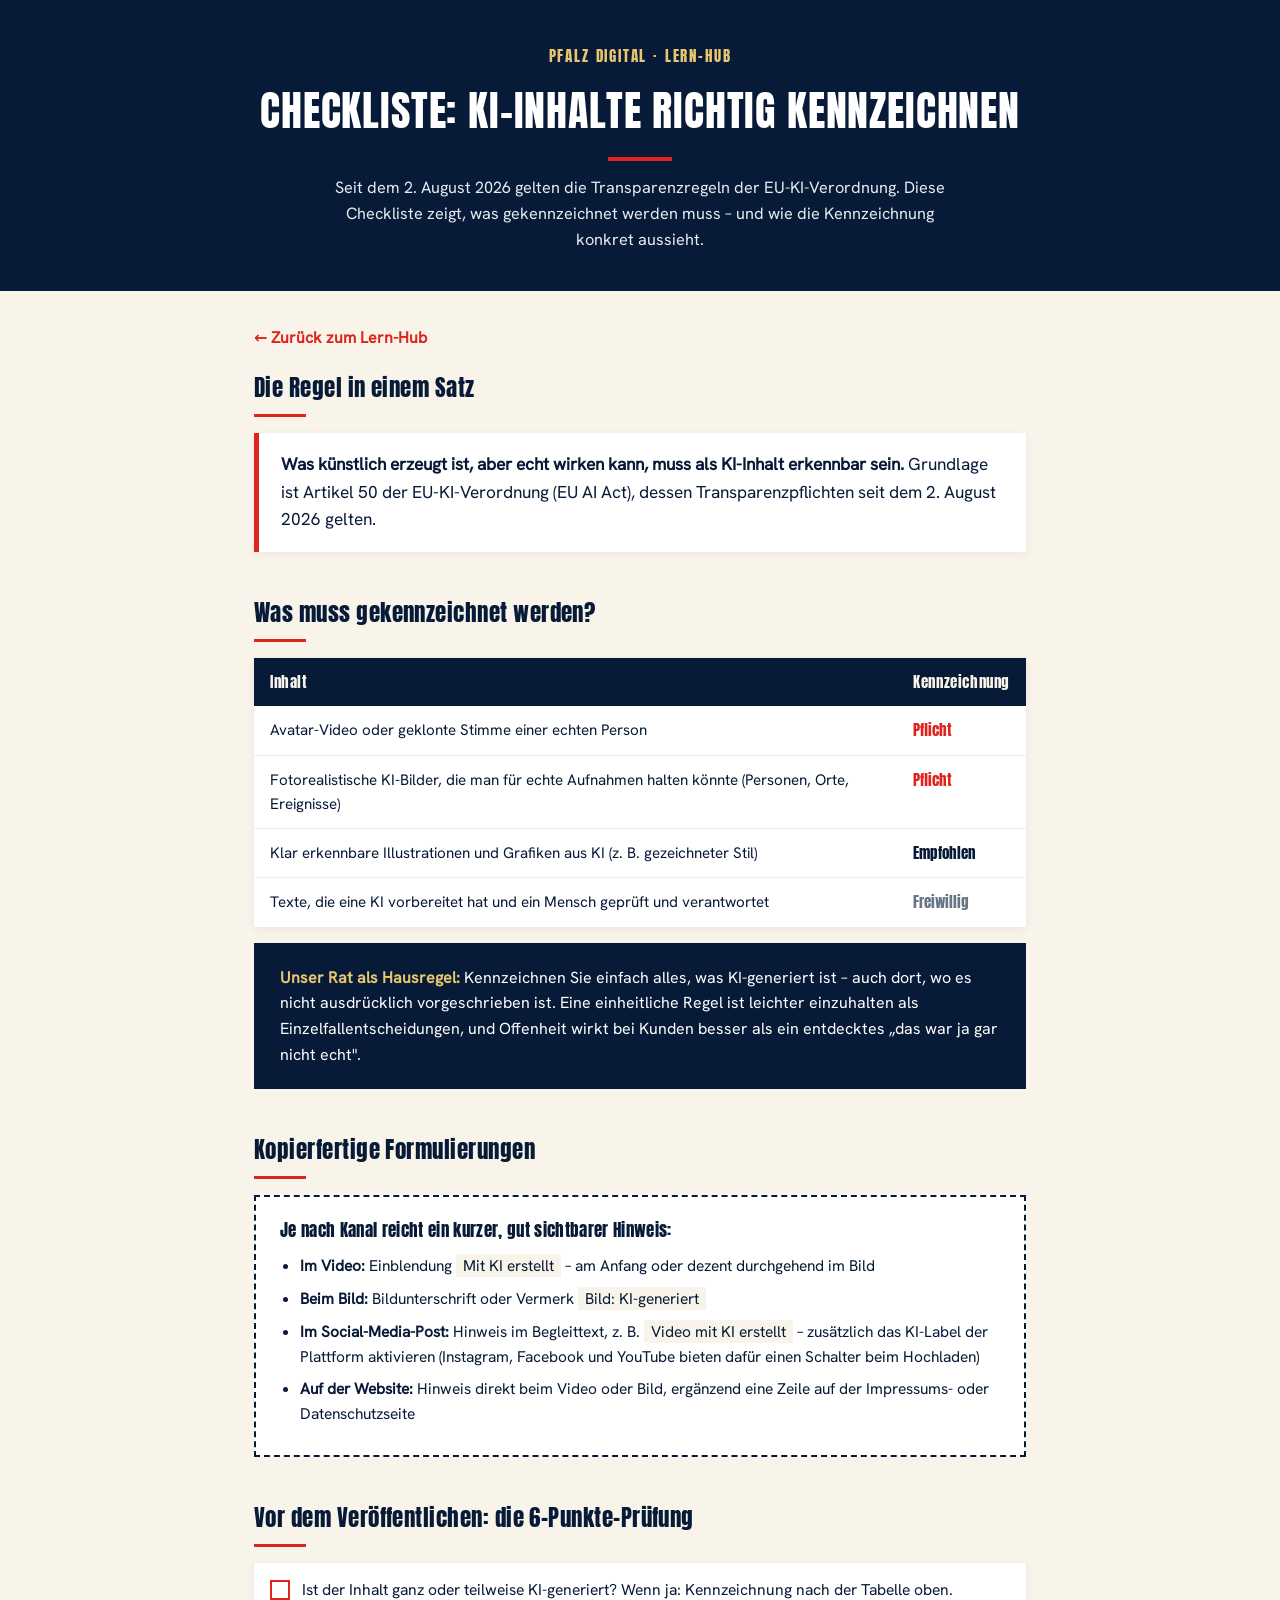
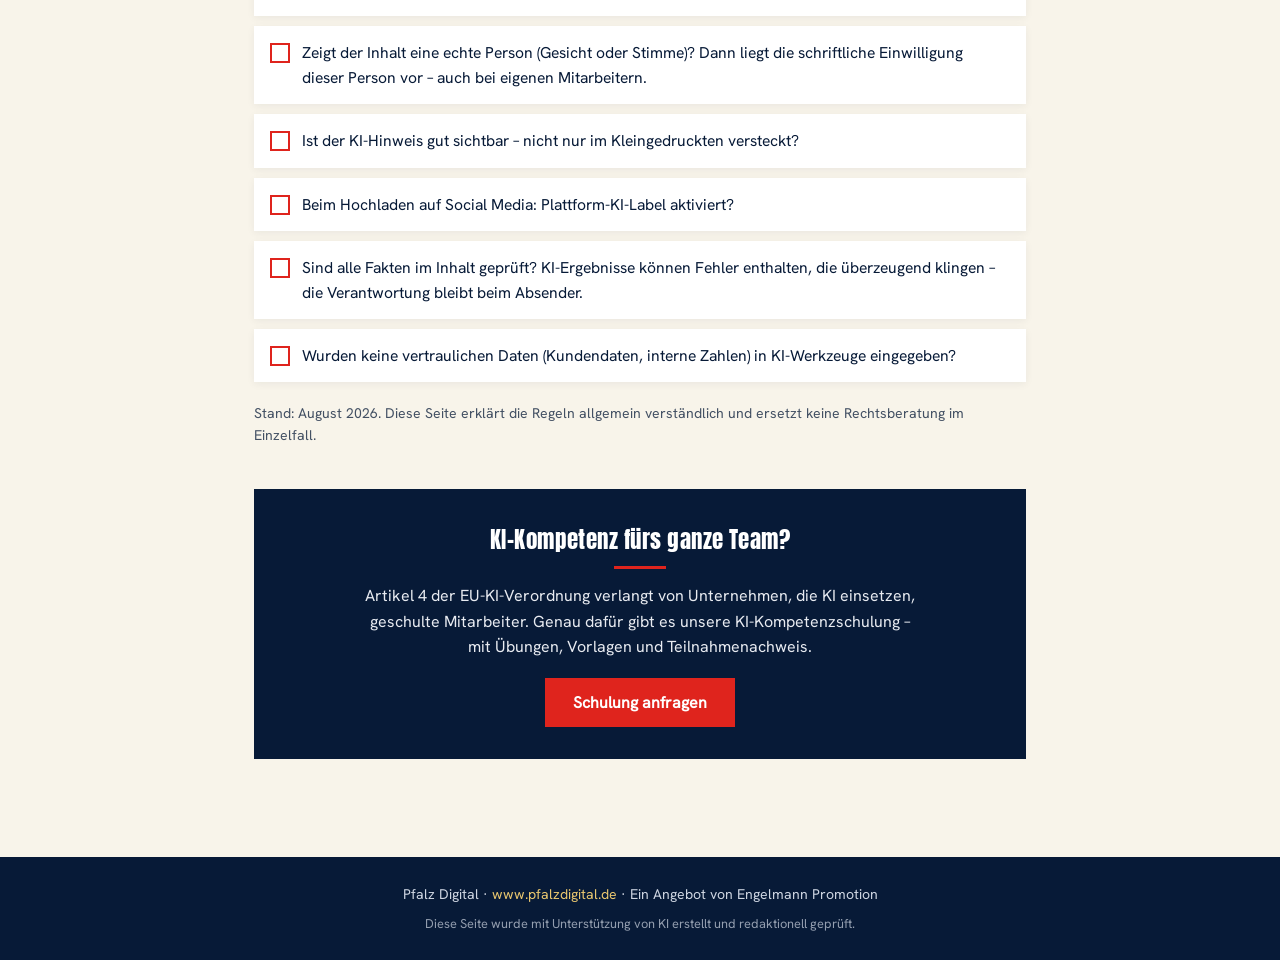
==== lernseiten/checkliste-ki-kennzeichnung.html @ 2ee74f90 "Gratis-Baustein: Checkliste KI-Kennzeichnung (Art. 50 EU AI Act) Eigenstaendige Lernseite mit Pflich" ====
<!DOCTYPE html>
<html lang="de">
<head>
<meta charset="UTF-8">
<meta name="viewport" content="width=device-width, initial-scale=1.0">
<title>Checkliste: KI-Inhalte richtig kennzeichnen | Pfalz Digital Lern-Hub</title>
<meta name="description" content="Wann müssen KI-Bilder, KI-Videos und KI-Texte gekennzeichnet werden? Die Checkliste nach Art. 50 EU AI Act – mit kopierfertigen Formulierungen. Stand August 2026.">
<link rel="stylesheet" href="../assets/fonts.css">
<style>
  :root {
    --pd-navy: #071A37;
    --pd-rot: #DF241D;
    --pd-gold: #E8C66F;
    --pd-paper: #F8F4EA;
  }
  * { margin: 0; padding: 0; box-sizing: border-box; }
  body {
    font-family: 'Hanken Grotesk', 'Segoe UI', system-ui, sans-serif;
    background: var(--pd-paper);
    color: var(--pd-navy);
    line-height: 1.6;
  }
  h1, h2, h3 {
    font-family: 'Anton', 'Arial Narrow', sans-serif;
    font-weight: 400;
    letter-spacing: 0.02em;
  }

  header {
    background: var(--pd-navy);
    color: #fff;
    padding: 44px 24px 38px;
    text-align: center;
  }
  .marke {
    color: var(--pd-gold);
    font-family: 'Anton', 'Arial Narrow', sans-serif;
    font-size: 0.95rem;
    letter-spacing: 0.12em;
    text-transform: uppercase;
  }
  header h1 { font-size: clamp(1.7rem, 4.5vw, 2.6rem); margin: 10px 0 12px; text-transform: uppercase; }
  header .divider { width: 64px; height: 4px; background: var(--pd-rot); margin: 0 auto; }
  header p { max-width: 620px; margin: 14px auto 0; color: #e8ebf1; font-size: 1.02rem; }

  main { max-width: 820px; margin: 0 auto; padding: 34px 24px 56px; }
  section { margin-bottom: 42px; }
  h2 { font-size: 1.45rem; margin-bottom: 6px; }
  h2::after { content: ""; display: block; width: 52px; height: 3px; background: var(--pd-rot); margin-top: 8px; }
  section > p { margin-top: 14px; }

  .kernsatz {
    background: #fff;
    border-left: 5px solid var(--pd-rot);
    padding: 18px 22px;
    margin-top: 16px;
    font-size: 1.08rem;
    box-shadow: 0 2px 8px rgba(7,26,55,0.06);
  }

  table { width: 100%; border-collapse: collapse; background: #fff; margin-top: 16px; box-shadow: 0 2px 8px rgba(7,26,55,0.06); }
  th, td { padding: 12px 16px; text-align: left; font-size: 0.95rem; vertical-align: top; }
  th { background: var(--pd-navy); color: var(--pd-paper); font-family: 'Anton', sans-serif; font-weight: 400; letter-spacing: 0.04em; }
  tr:not(:last-child) td { border-bottom: 1px solid rgba(7,26,55,0.08); }
  td.pflicht, td.empfohlen, td.freiwillig { font-family: 'Anton', sans-serif; white-space: nowrap; }
  td.pflicht { color: var(--pd-rot); }
  td.empfohlen { color: var(--pd-navy); }
  td.freiwillig { color: var(--pd-navy); opacity: 0.6; }

  .formulierungen {
    background: #fff;
    border: 2px dashed var(--pd-navy);
    padding: 20px 24px;
    margin-top: 16px;
  }
  .formulierungen h3 { font-size: 1.05rem; margin-bottom: 10px; }
  .formulierungen ul { margin-left: 20px; }
  .formulierungen li { margin-bottom: 8px; font-size: 0.97rem; }
  .formulierungen li em { font-style: normal; background: var(--pd-paper); padding: 1px 7px; }

  .hausregel {
    background: var(--pd-navy);
    color: #fff;
    padding: 22px 26px;
    margin-top: 16px;
  }
  .hausregel strong { color: var(--pd-gold); }

  ul.check { list-style: none; margin-top: 16px; }
  ul.check li {
    background: #fff;
    padding: 14px 18px 14px 48px;
    margin-bottom: 10px;
    position: relative;
    font-size: 0.98rem;
    box-shadow: 0 2px 8px rgba(7,26,55,0.06);
  }
  ul.check li::before {
    content: "";
    position: absolute;
    left: 16px; top: 17px;
    width: 16px; height: 16px;
    border: 2px solid var(--pd-rot);
  }

  .hinweis { font-size: 0.88rem; opacity: 0.75; margin-top: 20px; }

  .cta {
    background: var(--pd-navy);
    color: #fff;
    text-align: center;
    padding: 32px 28px;
  }
  .cta h2 { color: #fff; }
  .cta h2::after { margin-left: auto; margin-right: auto; }
  .cta p { max-width: 560px; margin: 14px auto 0; color: #e8ebf1; }
  .cta a.btn {
    display: inline-block;
    margin-top: 18px;
    background: var(--pd-rot);
    color: #fff;
    font-weight: 700;
    text-decoration: none;
    padding: 12px 28px;
  }

  .zurueck { display: inline-block; margin-bottom: 18px; color: var(--pd-rot); font-weight: 700; text-decoration: none; }
  .zurueck::before { content: "← "; }

  footer {
    background: var(--pd-navy);
    color: #cfd6e2;
    font-size: 0.88rem;
    text-align: center;
    padding: 26px 24px;
  }
  footer a { color: var(--pd-gold); text-decoration: none; }
  .ki-hinweis { margin-top: 8px; opacity: 0.7; font-size: 0.8rem; }

  @media print {
    header, footer, .cta, .zurueck { display: none; }
    body { background: #fff; }
    ul.check li, table, .kernsatz { box-shadow: none; border: 1px solid #ccc; }
  }
</style>
</head>
<body>

<header>
  <div class="marke">Pfalz Digital · Lern-Hub</div>
  <h1>Checkliste: KI-Inhalte richtig kennzeichnen</h1>
  <div class="divider"></div>
  <p>Seit dem 2. August 2026 gelten die Transparenzregeln der EU-KI-Verordnung. Diese Checkliste zeigt, was gekennzeichnet werden muss – und wie die Kennzeichnung konkret aussieht.</p>
</header>

<main>
  <a class="zurueck" href="../index.html">Zurück zum Lern-Hub</a>

  <section>
    <h2>Die Regel in einem Satz</h2>
    <div class="kernsatz">
      <strong>Was künstlich erzeugt ist, aber echt wirken kann, muss als KI-Inhalt erkennbar sein.</strong>
      Grundlage ist Artikel 50 der EU-KI-Verordnung (EU AI Act), dessen Transparenzpflichten seit dem 2.&nbsp;August 2026 gelten.
    </div>
  </section>

  <section>
    <h2>Was muss gekennzeichnet werden?</h2>
    <table>
      <thead>
        <tr><th>Inhalt</th><th>Kennzeichnung</th></tr>
      </thead>
      <tbody>
        <tr>
          <td>Avatar-Video oder geklonte Stimme einer echten Person</td>
          <td class="pflicht">Pflicht</td>
        </tr>
        <tr>
          <td>Fotorealistische KI-Bilder, die man für echte Aufnahmen halten könnte (Personen, Orte, Ereignisse)</td>
          <td class="pflicht">Pflicht</td>
        </tr>
        <tr>
          <td>Klar erkennbare Illustrationen und Grafiken aus KI (z.&nbsp;B. gezeichneter Stil)</td>
          <td class="empfohlen">Empfohlen</td>
        </tr>
        <tr>
          <td>Texte, die eine KI vorbereitet hat und ein Mensch geprüft und verantwortet</td>
          <td class="freiwillig">Freiwillig</td>
        </tr>
      </tbody>
    </table>
    <div class="hausregel">
      <strong>Unser Rat als Hausregel:</strong> Kennzeichnen Sie einfach alles, was KI-generiert ist – auch dort, wo es nicht ausdrücklich vorgeschrieben ist. Eine einheitliche Regel ist leichter einzuhalten als Einzelfallentscheidungen, und Offenheit wirkt bei Kunden besser als ein entdecktes „das war ja gar nicht echt".
    </div>
  </section>

  <section>
    <h2>Kopierfertige Formulierungen</h2>
    <div class="formulierungen">
      <h3>Je nach Kanal reicht ein kurzer, gut sichtbarer Hinweis:</h3>
      <ul>
        <li><strong>Im Video:</strong> Einblendung <em>Mit KI erstellt</em> – am Anfang oder dezent durchgehend im Bild</li>
        <li><strong>Beim Bild:</strong> Bildunterschrift oder Vermerk <em>Bild: KI-generiert</em></li>
        <li><strong>Im Social-Media-Post:</strong> Hinweis im Begleittext, z.&nbsp;B. <em>Video mit KI erstellt</em> – zusätzlich das KI-Label der Plattform aktivieren (Instagram, Facebook und YouTube bieten dafür einen Schalter beim Hochladen)</li>
        <li><strong>Auf der Website:</strong> Hinweis direkt beim Video oder Bild, ergänzend eine Zeile auf der Impressums- oder Datenschutzseite</li>
      </ul>
    </div>
  </section>

  <section>
    <h2>Vor dem Veröffentlichen: die 6-Punkte-Prüfung</h2>
    <ul class="check">
      <li>Ist der Inhalt ganz oder teilweise KI-generiert? Wenn ja: Kennzeichnung nach der Tabelle oben.</li>
      <li>Zeigt der Inhalt eine echte Person (Gesicht oder Stimme)? Dann liegt die schriftliche Einwilligung dieser Person vor – auch bei eigenen Mitarbeitern.</li>
      <li>Ist der KI-Hinweis gut sichtbar – nicht nur im Kleingedruckten versteckt?</li>
      <li>Beim Hochladen auf Social Media: Plattform-KI-Label aktiviert?</li>
      <li>Sind alle Fakten im Inhalt geprüft? KI-Ergebnisse können Fehler enthalten, die überzeugend klingen – die Verantwortung bleibt beim Absender.</li>
      <li>Wurden keine vertraulichen Daten (Kundendaten, interne Zahlen) in KI-Werkzeuge eingegeben?</li>
    </ul>
    <p class="hinweis">Stand: August 2026. Diese Seite erklärt die Regeln allgemein verständlich und ersetzt keine Rechtsberatung im Einzelfall.</p>
  </section>

  <section class="cta">
    <h2>KI-Kompetenz fürs ganze Team?</h2>
    <p>Artikel 4 der EU-KI-Verordnung verlangt von Unternehmen, die KI einsetzen, geschulte Mitarbeiter. Genau dafür gibt es unsere KI-Kompetenzschulung – mit Übungen, Vorlagen und Teilnahmenachweis.</p>
    <a class="btn" href="mailto:info@engelmann-promotion.de?subject=Anfrage%20KI-Kompetenzschulung">Schulung anfragen</a>
  </section>
</main>

<footer>
  <div>Pfalz Digital · <a href="https://www.pfalzdigital.de">www.pfalzdigital.de</a> · Ein Angebot von Engelmann Promotion</div>
  <div class="ki-hinweis">Diese Seite wurde mit Unterstützung von KI erstellt und redaktionell geprüft.</div>
</footer>

</body>
</html>
---- assets/fonts.css ----
/* Pfalz Digital Markenschriften - self-hosted als Data-URI, kein Abruf von Google-Servern (DSGVO-sicher) */
@font-face {
    font-family: 'Anton';
    font-style: normal;
    font-weight: 400;
    font-display: swap;
    src: url([data-uri]) format('woff2');
  }
@font-face {
    font-family: 'Hanken Grotesk';
    font-style: normal;
    font-weight: 400;
    font-display: swap;
    src: url([data-uri]) format('woff2');
  }
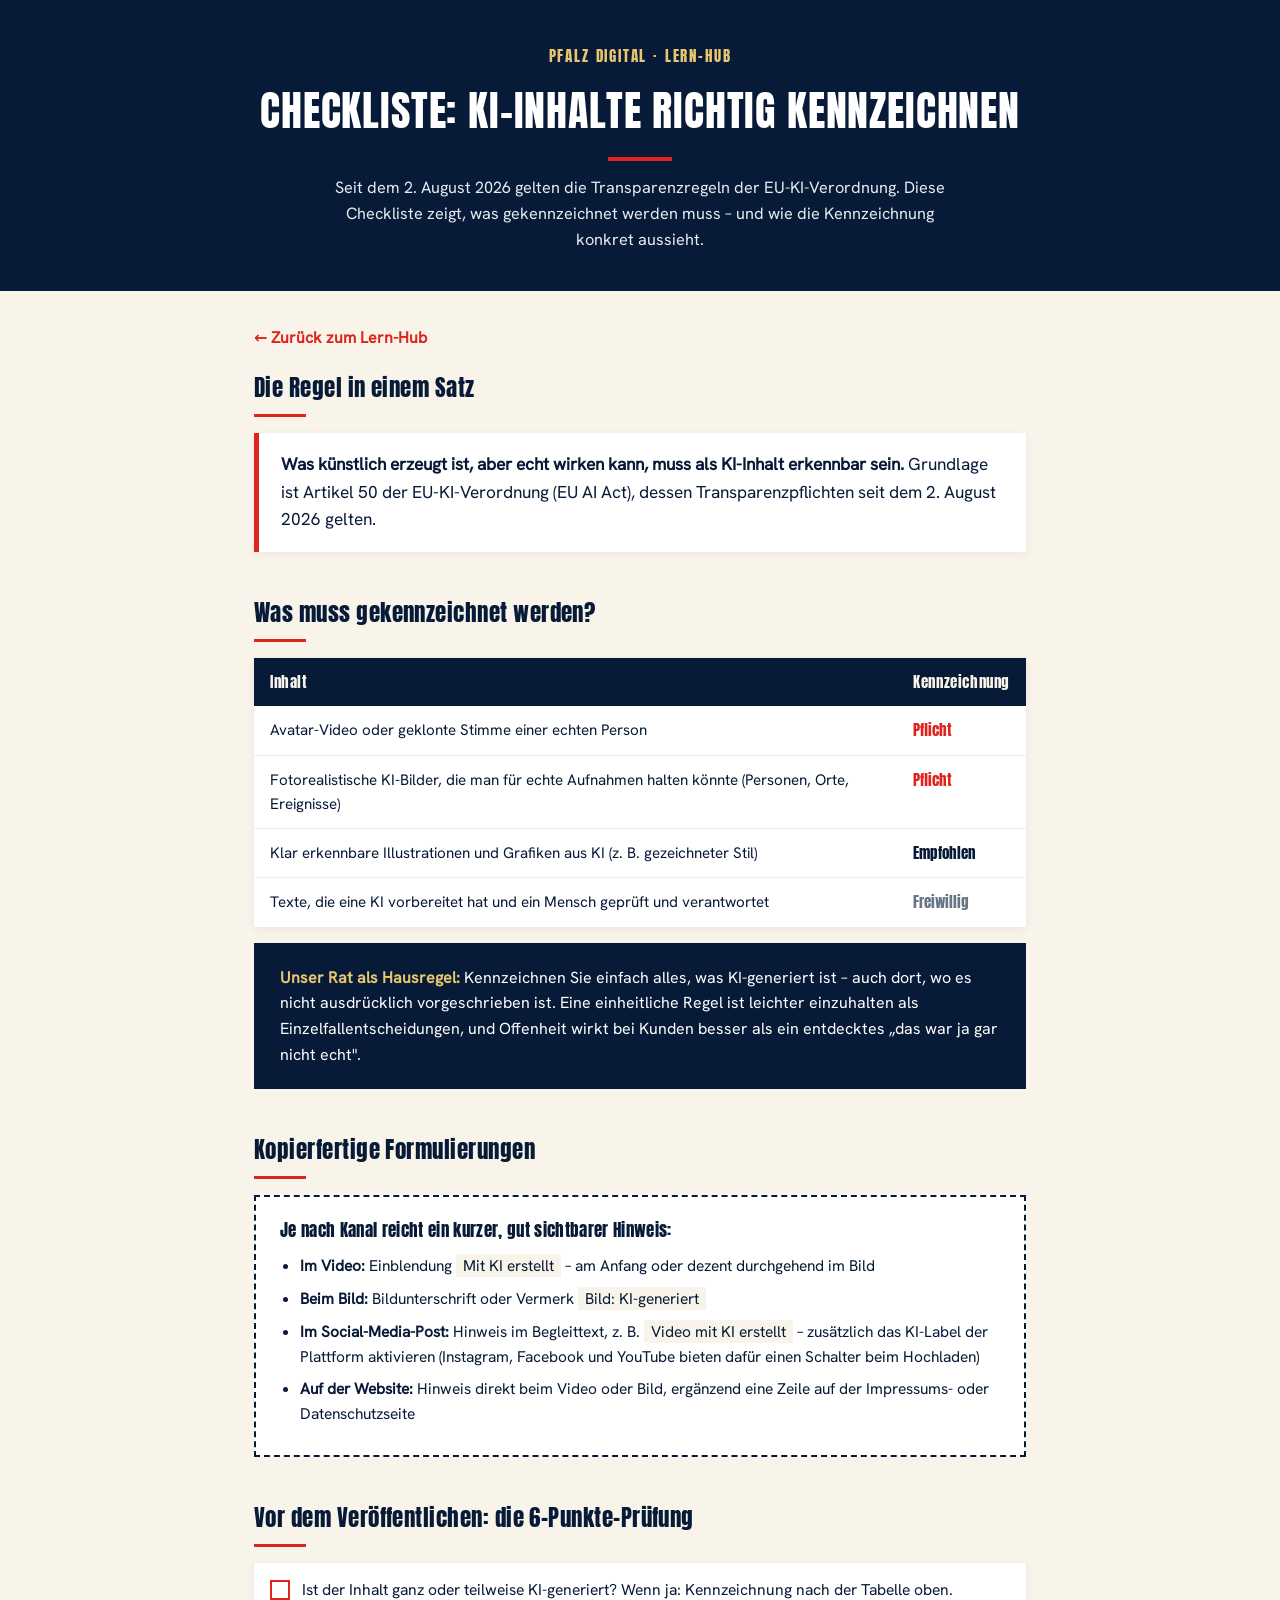
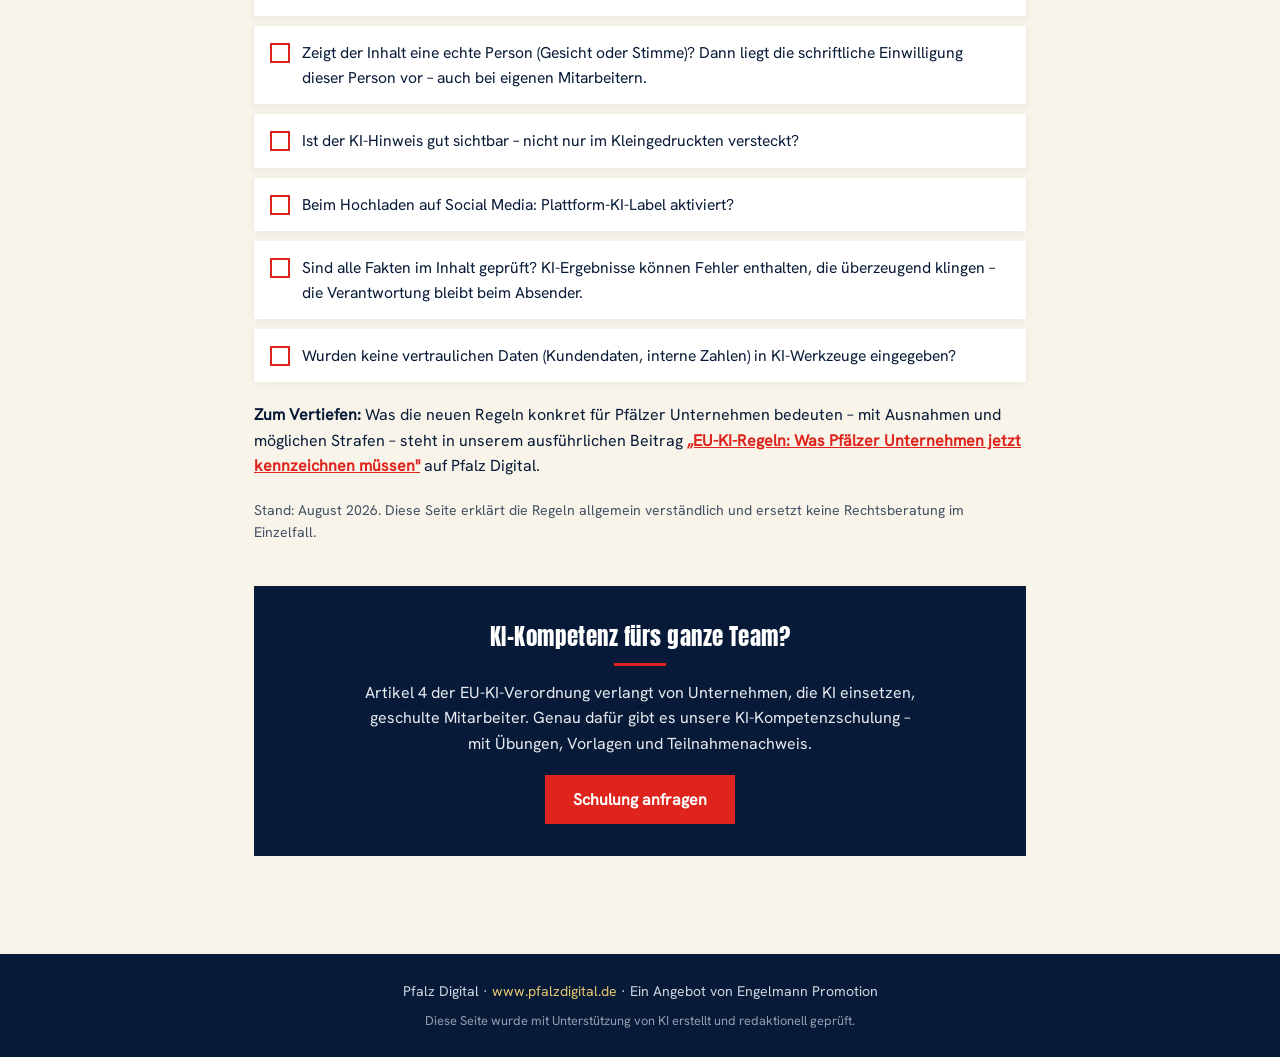
==== commit 4ba0689d: "Checkliste verlinkt PD-Beitrag zu EU-KI-Regeln Zum-Vertiefen-Absatz mit Link auf den ausfuehrlichen " ====
--- a/lernseiten/checkliste-ki-kennzeichnung.html
+++ b/lernseiten/checkliste-ki-kennzeichnung.html
@@ -217,6 +217,7 @@
       <li>Sind alle Fakten im Inhalt geprüft? KI-Ergebnisse können Fehler enthalten, die überzeugend klingen – die Verantwortung bleibt beim Absender.</li>
       <li>Wurden keine vertraulichen Daten (Kundendaten, interne Zahlen) in KI-Werkzeuge eingegeben?</li>
     </ul>
+    <p style="margin-top: 20px;"><strong>Zum Vertiefen:</strong> Was die neuen Regeln konkret für Pfälzer Unternehmen bedeuten – mit Ausnahmen und möglichen Strafen – steht in unserem ausführlichen Beitrag <a href="https://www.pfalzdigital.de/angebote-und-tipps/eu-ki-regeln-kennzeichnungspflicht-seit-2-august-2026/" style="color: var(--pd-rot); font-weight: 700;">„EU-KI-Regeln: Was Pfälzer Unternehmen jetzt kennzeichnen müssen"</a> auf Pfalz Digital.</p>
     <p class="hinweis">Stand: August 2026. Diese Seite erklärt die Regeln allgemein verständlich und ersetzt keine Rechtsberatung im Einzelfall.</p>
   </section>
 
